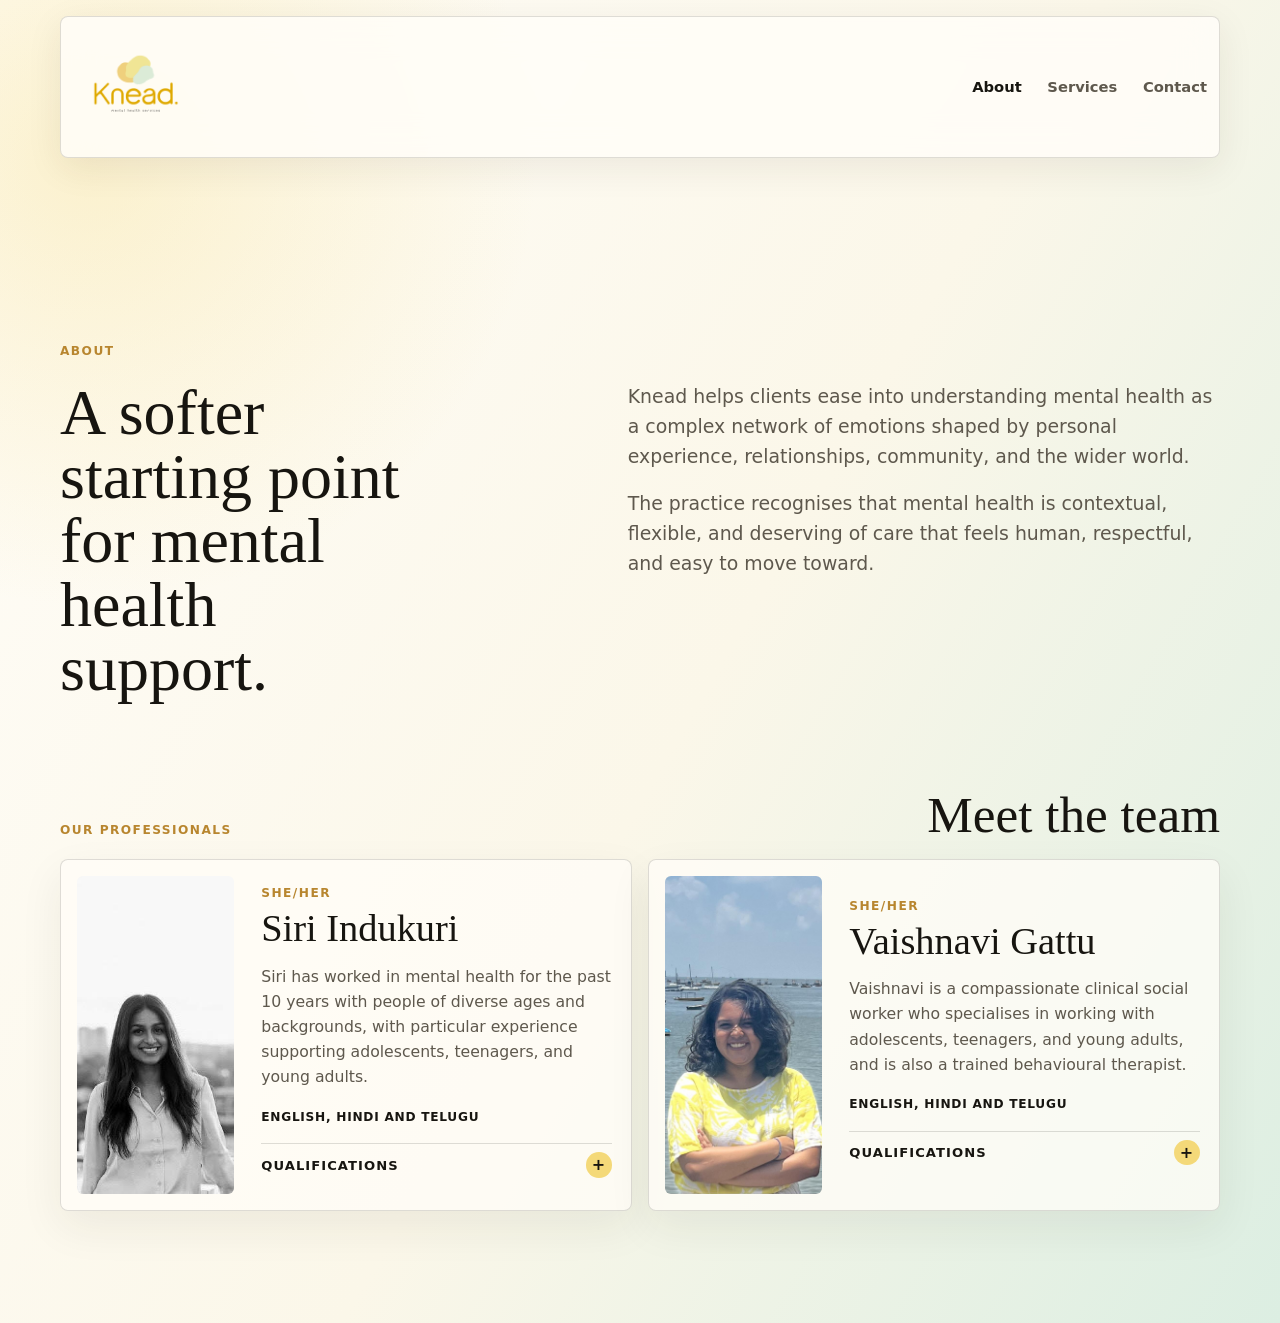
==== about.html @ f1cde6e1 "Multi-page" ====
<!doctype html>
<html lang="en">
  <head>
    <meta charset="utf-8">
    <meta name="viewport" content="width=device-width, initial-scale=1">
    <meta
      name="description"
      content="About Knead and the mental health professionals behind the practice."
    >
    <title>About | Knead</title>
    <link rel="stylesheet" href="styles.css">
  </head>
  <body>
    <a class="skip-link" href="#main">Skip to content</a>

    <header class="site-header" aria-label="Primary">
      <a class="brand" href="index.html" aria-label="Knead home">
        <img src="assets/logo/knead-logo-original.png" alt="Knead">
      </a>
      <nav class="nav-links" aria-label="Main navigation">
        <a href="about.html" aria-current="page">About</a>
        <a href="services.html">Services</a>
        <a href="contact.html">Contact</a>
      </nav>
    </header>

    <main id="main">
      <section class="section page-section about-section" id="about" aria-labelledby="about-title">
        <div class="section-kicker">About</div>
        <div class="section-grid">
          <div>
            <h2 id="about-title">A softer starting point for mental health support.</h2>
          </div>
          <div class="section-copy">
            <p>
              Knead helps clients ease into understanding mental health as a
              complex network of emotions shaped by personal experience,
              relationships, community, and the wider world.
            </p>
            <p>
              The practice recognises that mental health is contextual, flexible,
              and deserving of care that feels human, respectful, and easy to
              move toward.
            </p>
          </div>
        </div>

        <div class="professionals" aria-labelledby="professionals-title">
          <div class="subsection-heading">
            <p class="eyebrow">Our professionals</p>
            <h3 id="professionals-title">Meet the team</h3>
          </div>

          <div class="team-grid">
            <article class="team-card">
              <img
                src="assets/images/siri-indukuri.jpg"
                alt="Portrait of Siri Indukuri"
                width="322"
                height="484"
              >
              <div class="team-card-content">
                <p class="pronouns">She/Her</p>
                <h4>Siri Indukuri</h4>
                <p>
                  Siri has worked in mental health for the past 10 years with
                  people of diverse ages and backgrounds, with particular
                  experience supporting adolescents, teenagers, and young adults.
                </p>
                <p class="languages">English, Hindi and Telugu</p>
                <details class="qualification-details">
                  <summary>Qualifications</summary>
                  <ul>
                    <li>Bachelor of Arts (Psychology/ Criminology)</li>
                    <li>Bachelor of Psychology (Honors)</li>
                    <li>Masters in Counseling and Psychotherapy</li>
                  </ul>
                </details>
              </div>
            </article>

            <article class="team-card">
              <img
                src="assets/images/vaishnavi-gattu.jpg"
                alt="Portrait of Vaishnavi Gattu"
                width="1523"
                height="1311"
              >
              <div class="team-card-content">
                <p class="pronouns">She/Her</p>
                <h4>Vaishnavi Gattu</h4>
                <p>
                  Vaishnavi is a compassionate clinical social worker who
                  specialises in working with adolescents, teenagers, and young
                  adults, and is also a trained behavioural therapist.
                </p>
                <p class="languages">English, Hindi and Telugu</p>
                <details class="qualification-details">
                  <summary>Qualifications</summary>
                  <ul>
                    <li>Bachelor of Arts (Social Work, Economics and Public Administration)</li>
                    <li>Masters in Social Work: Clinical and Community Practice</li>
                  </ul>
                </details>
              </div>
            </article>
          </div>
        </div>
      </section>
    </main>
  </body>
</html>
---- styles.css ----
:root {
  --ink: #171510;
  --muted-ink: #5e584d;
  --white: #fffdf8;
  --paper: #f8f2df;
  --mint: #dceee2;
  --mint-deep: #a8c9b6;
  --gold: #b8862f;
  --gold-soft: #f4d979;
  --line: rgba(23, 21, 16, 0.14);
  --shadow: 0 22px 60px rgba(48, 40, 24, 0.12);
  --radius: 8px;
  --max: 1160px;
}

* {
  box-sizing: border-box;
}

html {
  scroll-behavior: smooth;
}

body {
  margin: 0;
  color: var(--ink);
  background:
    radial-gradient(circle at 7% 12%, rgba(244, 217, 121, 0.32), transparent 28rem),
    linear-gradient(120deg, var(--white) 0%, #fbf7e9 54%, var(--mint) 100%);
  font-family:
    Inter, ui-sans-serif, system-ui, -apple-system, BlinkMacSystemFont, "Segoe UI",
    sans-serif;
  line-height: 1.6;
  letter-spacing: 0;
}

img {
  display: block;
  max-width: 100%;
}

a {
  color: inherit;
}

.skip-link {
  position: fixed;
  top: 1rem;
  left: 1rem;
  z-index: 20;
  transform: translateY(-180%);
  background: var(--ink);
  color: var(--white);
  padding: 0.7rem 1rem;
  border-radius: var(--radius);
  text-decoration: none;
}

.skip-link:focus {
  transform: translateY(0);
  outline: 3px solid var(--gold-soft);
  outline-offset: 3px;
}

.site-header {
  position: sticky;
  top: 0;
  z-index: 10;
  width: min(calc(100% - 2rem), var(--max));
  min-height: 76px;
  margin: 1rem auto 0;
  padding: 0.7rem 0.75rem 0.7rem 1rem;
  display: grid;
  grid-template-columns: auto 1fr;
  align-items: center;
  gap: 1rem;
  background: rgba(255, 253, 248, 0.88);
  border: 1px solid var(--line);
  border-radius: var(--radius);
  box-shadow: 0 10px 36px rgba(48, 40, 24, 0.08);
  backdrop-filter: blur(18px);
}

.brand {
  width: 118px;
  min-width: 96px;
  display: inline-flex;
  align-items: center;
  text-decoration: none;
}

.brand img {
  width: 100%;
  height: auto;
}

.nav-links {
  display: flex;
  justify-content: flex-end;
  align-items: center;
  gap: clamp(0.65rem, 2vw, 1.8rem);
}

.nav-links a,
.button,
.icon-action {
  transition:
    background-color 180ms ease,
    border-color 180ms ease,
    color 180ms ease,
    transform 180ms ease;
}

.nav-links a {
  color: var(--muted-ink);
  font-size: 0.92rem;
  font-weight: 650;
  text-decoration: none;
}

.nav-links a:hover,
.nav-links a:focus-visible,
.nav-links a[aria-current="page"] {
  color: var(--ink);
}

.button-primary:hover,
.button-primary:focus-visible {
  background: var(--gold);
  color: var(--ink);
}

.nav-links a:focus-visible,
.button:focus-visible,
.icon-action:focus-visible {
  outline: 3px solid var(--gold-soft);
  outline-offset: 4px;
}

main {
  overflow: hidden;
}

.hero {
  width: min(calc(100% - 2rem), var(--max));
  min-height: calc(100svh - 6.8rem);
  margin: 0 auto;
  padding: clamp(1.8rem, 3.6vw, 3rem) 0 clamp(2rem, 4vw, 3.4rem);
}

.calm-hero {
  display: grid;
  gap: clamp(0.8rem, 2vw, 1.4rem);
  align-items: center;
}

.hero-intro {
  max-width: 900px;
  margin: 0 auto;
  text-align: center;
}

.eyebrow,
.section-kicker,
.pronouns,
.languages {
  margin: 0;
  color: var(--gold);
  font-size: 0.76rem;
  font-weight: 800;
  letter-spacing: 0.12em;
  text-transform: uppercase;
}

h1,
h2,
h3,
h4,
p {
  overflow-wrap: anywhere;
}

h1,
h2,
h3,
h4 {
  margin: 0;
  line-height: 1;
  font-family: Georgia, "Times New Roman", serif;
  font-weight: 500;
  letter-spacing: 0;
}

h1 {
  max-width: none;
  margin-top: 0;
  margin-inline: auto;
  font-size: clamp(1.45rem, 3vw, 2.4rem);
  line-height: 1.05;
  white-space: nowrap;
}

.hero-actions {
  display: flex;
  flex-wrap: wrap;
  justify-content: center;
  gap: 0.8rem;
}

.button {
  min-height: 48px;
  display: inline-flex;
  align-items: center;
  justify-content: center;
  border: 1px solid transparent;
  border-radius: var(--radius);
  padding: 0.82rem 1.12rem;
  font-weight: 800;
  text-decoration: none;
}

.button:hover {
  transform: translateY(-1px);
}

.button-primary {
  min-height: 58px;
  padding-inline: 1.55rem;
  color: var(--white);
  background: var(--ink);
  font-size: 1.04rem;
}

.button-secondary {
  color: var(--ink);
  background: rgba(255, 253, 248, 0.76);
  border-color: var(--line);
}

.button-secondary:hover,
.button-secondary:focus-visible {
  background: var(--gold-soft);
  border-color: rgba(184, 134, 47, 0.4);
}

.hero-composition {
  --orbit-right: clamp(180px, 35vw, 390px);
  --orbit-left: clamp(-390px, -35vw, -180px);
  --orbit-top: clamp(-220px, -18vw, -125px);
  --orbit-bottom: clamp(125px, 18vw, 220px);
  position: relative;
  display: grid;
  place-items: center;
  width: min(100%, 1060px);
  min-height: clamp(390px, 42vw, 540px);
  margin: 0 auto;
  padding:
    clamp(4.2rem, 6vw, 5.2rem)
    clamp(3rem, 7vw, 6.4rem)
    clamp(4rem, 6vw, 5.4rem);
  isolation: isolate;
}

.hero-composition::before {
  content: "";
  position: absolute;
  inset: 12% 6% 14%;
  z-index: -1;
  background:
    radial-gradient(circle at 35% 28%, rgba(244, 217, 121, 0.3), transparent 20rem),
    radial-gradient(circle at 67% 62%, rgba(168, 201, 182, 0.32), transparent 19rem),
    rgba(255, 253, 248, 0.42);
  filter: blur(10px);
  border-radius: 999px;
}

.hero-video-wrap {
  z-index: 4;
  width: min(100%, 620px);
}

.hero-video {
  display: block;
  width: 100%;
  aspect-ratio: 16 / 9;
  object-fit: cover;
  background:
    linear-gradient(145deg, rgba(255, 253, 248, 0.92), rgba(220, 238, 226, 0.76)),
    var(--paper);
  border: 1px solid rgba(255, 253, 248, 0.8);
  border-radius: 24px;
  box-shadow:
    0 12px 40px rgba(0, 0, 0, 0.08),
    0 4px 16px rgba(0, 0, 0, 0.04);
}

.reflection-card {
  --static-x: 0px;
  --static-y: var(--orbit-top);
  --card-rotate: 0deg;
  --orbit-duration: 86s;
  --orbit-delay: 0s;
  position: absolute;
  top: 50%;
  left: 50%;
  z-index: 2;
  margin: 0;
  aspect-ratio: var(--card-ratio);
  border-radius: 20px;
  overflow: hidden;
  background: rgba(255, 253, 248, 0.76);
  box-shadow:
    0 8px 24px rgba(0, 0, 0, 0.08),
    0 2px 8px rgba(0, 0, 0, 0.04);
  pointer-events: none;
  user-select: none;
  transform:
    translate(-50%, -50%)
    translate3d(var(--static-x), var(--static-y), 0)
    rotate(var(--card-rotate));
  transform-origin: center;
  animation: cardOrbit var(--orbit-duration) linear infinite;
  animation-delay: var(--orbit-delay);
  backface-visibility: hidden;
  will-change: transform;
}

.reflection-card img {
  width: 100%;
  height: 100%;
  object-fit: cover;
  border-radius: inherit;
}

.reflection-card-one {
  --card-ratio: 375 / 522;
  --static-x: 0px;
  --static-y: var(--orbit-top);
  --card-rotate: -2.6deg;
  --orbit-delay: 0s;
  z-index: 3;
  width: clamp(106px, 11.5vw, 158px);
}

.reflection-card-two {
  --card-ratio: 360 / 510;
  --static-x: var(--orbit-right);
  --static-y: -1rem;
  --card-rotate: 2.8deg;
  --orbit-delay: -17.2s;
  width: clamp(100px, 11vw, 150px);
}

.reflection-card-three {
  --card-ratio: 377 / 511;
  --static-x: 0px;
  --static-y: var(--orbit-bottom);
  --card-rotate: -2deg;
  --orbit-delay: -34.4s;
  width: clamp(102px, 11.2vw, 152px);
}

.reflection-card-four {
  --card-ratio: 400 / 431;
  --static-x: var(--orbit-left);
  --static-y: 0.4rem;
  --card-rotate: -1.8deg;
  --orbit-delay: -51.6s;
  z-index: 5;
  width: clamp(110px, 12.6vw, 170px);
}

.reflection-card-five {
  --card-ratio: 365 / 440;
  --static-x: var(--orbit-left);
  --static-y: var(--orbit-top);
  --card-rotate: 2.2deg;
  --orbit-delay: -68.8s;
  z-index: 5;
  width: clamp(108px, 12vw, 164px);
}

@keyframes cardOrbit {
  0% {
    transform:
      translate(-50%, -50%)
      translate3d(0, var(--orbit-top), 0)
      rotate(-2deg);
  }
  25% {
    transform:
      translate(-50%, -50%)
      translate3d(var(--orbit-right), 0, 0)
      rotate(2deg);
  }
  50% {
    transform:
      translate(-50%, -50%)
      translate3d(0, var(--orbit-bottom), 0)
      rotate(1deg);
  }
  75% {
    transform:
      translate(-50%, -50%)
      translate3d(var(--orbit-left), 0, 0)
      rotate(-2.5deg);
  }
  100% {
    transform:
      translate(-50%, -50%)
      translate3d(0, var(--orbit-top), 0)
      rotate(-2deg);
  }
}

.section {
  width: min(calc(100% - 2rem), var(--max));
  margin: 0 auto;
  padding: clamp(4rem, 9vw, 7rem) 0;
  border-top: 1px solid var(--line);
}

.page-section {
  margin-top: clamp(2.5rem, 6vw, 4.5rem);
  border-top: 0;
}

.section-grid {
  display: grid;
  grid-template-columns: minmax(0, 0.9fr) minmax(280px, 1.1fr);
  gap: clamp(2rem, 7vw, 5.2rem);
  align-items: start;
}

.section-kicker {
  margin-bottom: 1.2rem;
}

.section h2 {
  max-width: 11ch;
  font-size: clamp(2.5rem, 5vw, 5.3rem);
}

.section-copy {
  color: var(--muted-ink);
  font-size: clamp(1rem, 1.8vw, 1.18rem);
}

.section-copy p {
  max-width: 54ch;
  margin: 0;
}

.section-copy p + p {
  margin-top: 1rem;
}

.professionals {
  margin-top: clamp(3rem, 7vw, 5.5rem);
}

.subsection-heading {
  display: flex;
  justify-content: space-between;
  align-items: end;
  gap: 1rem;
  margin-bottom: 1.2rem;
}

.subsection-heading h3 {
  font-size: clamp(1.9rem, 4vw, 3.4rem);
}

.team-grid {
  display: grid;
  grid-template-columns: repeat(2, minmax(0, 1fr));
  gap: 1rem;
}

.team-card {
  min-width: 0;
  display: grid;
  grid-template-columns: minmax(150px, 0.44fr) 1fr;
  gap: clamp(1rem, 3vw, 1.5rem);
  align-items: stretch;
  min-height: 320px;
  padding: 1rem;
  background: rgba(255, 253, 248, 0.76);
  border: 1px solid var(--line);
  border-radius: var(--radius);
  box-shadow: 0 16px 44px rgba(48, 40, 24, 0.07);
}

.team-card img {
  width: 100%;
  height: 100%;
  min-height: 280px;
  object-fit: cover;
  border-radius: calc(var(--radius) - 2px);
  background: var(--mint);
}

.team-card-content {
  min-width: 0;
  align-self: center;
  padding: 0.5rem 0.2rem;
}

.team-card h4 {
  margin-top: 0.35rem;
  font-size: clamp(1.7rem, 3vw, 2.45rem);
}

.team-card p:not(.pronouns):not(.languages) {
  margin: 1rem 0 0;
  color: var(--muted-ink);
  font-size: 0.98rem;
}

.languages {
  margin-top: 1.15rem;
  color: var(--ink);
  letter-spacing: 0.06em;
}

.qualification-details {
  margin-top: 1rem;
  border-top: 1px solid var(--line);
}

.qualification-details summary {
  min-height: 42px;
  display: flex;
  align-items: center;
  justify-content: space-between;
  gap: 1rem;
  color: var(--ink);
  cursor: pointer;
  font-size: 0.82rem;
  font-weight: 850;
  letter-spacing: 0.08em;
  list-style: none;
  text-transform: uppercase;
}

.qualification-details summary::-webkit-details-marker {
  display: none;
}

.qualification-details summary::after {
  content: "+";
  width: 1.6rem;
  height: 1.6rem;
  flex: 0 0 auto;
  display: inline-flex;
  align-items: center;
  justify-content: center;
  color: var(--ink);
  background: var(--gold-soft);
  border-radius: 50%;
  font-size: 1rem;
  line-height: 1;
}

.qualification-details[open] summary::after {
  content: "-";
}

.qualification-details summary:focus-visible {
  outline: 3px solid var(--gold-soft);
  outline-offset: 4px;
}

.qualification-details ul {
  margin: 0;
  padding: 0 0 0.9rem 1.1rem;
  color: var(--muted-ink);
  font-size: 0.9rem;
  line-height: 1.45;
}

.qualification-details li + li {
  margin-top: 0.35rem;
}

.services-section {
  padding-bottom: clamp(4rem, 8vw, 6rem);
}

.service-list {
  margin-top: clamp(2.4rem, 6vw, 4.5rem);
  display: grid;
  border-top: 1px solid var(--line);
}

.service-item {
  display: grid;
  grid-template-columns: 4.5rem 1fr;
  gap: 1rem;
  align-items: center;
  min-height: 108px;
  padding: 1.5rem 0;
  border-bottom: 1px solid var(--line);
}

.service-item span {
  color: var(--gold);
  font-weight: 850;
}

.service-item h3 {
  font-size: clamp(1.8rem, 4vw, 4rem);
  line-height: 1.08;
}

.contact-section {
  width: min(calc(100% - 2rem), var(--max));
  margin: 0 auto 1rem;
  padding: clamp(2rem, 6vw, 4.5rem);
  display: grid;
  grid-template-columns: minmax(0, 0.92fr) minmax(280px, 1.08fr);
  gap: clamp(2rem, 6vw, 5rem);
  align-items: center;
  color: var(--white);
  background: var(--ink);
  border-radius: var(--radius);
}

.contact-copy h2 {
  margin-top: 0.7rem;
  color: var(--white);
  font-size: clamp(2.8rem, 7vw, 6rem);
}

.contact-copy p:not(.eyebrow) {
  max-width: 34rem;
  margin: 1rem 0 0;
  color: rgba(255, 253, 248, 0.78);
  font-size: 1.08rem;
}

.contact-actions {
  display: flex;
  flex-wrap: wrap;
  gap: 0.8rem;
  align-items: center;
}

.icon-action {
  width: 4.4rem;
  height: 4.4rem;
  display: inline-flex;
  align-items: center;
  justify-content: center;
  color: var(--white);
  background: rgba(255, 253, 248, 0.08);
  border: 1px solid rgba(255, 253, 248, 0.2);
  border-radius: var(--radius);
  text-decoration: none;
}

.icon-action svg {
  width: 1.7rem;
  height: 1.7rem;
  fill: none;
  stroke: currentColor;
  stroke-width: 1.8;
  stroke-linecap: round;
  stroke-linejoin: round;
}

.icon-action:hover,
.icon-action:focus-visible {
  background: rgba(244, 217, 121, 0.16);
  border-color: var(--gold-soft);
  transform: translateY(-1px);
}

.primary-contact {
  background: var(--mint);
  border-color: transparent;
  color: var(--ink);
}

.icon-action.is-disabled {
  cursor: not-allowed;
  opacity: 0.58;
  transform: none;
}

.icon-action.is-disabled:hover {
  background: rgba(255, 253, 248, 0.08);
  border-color: rgba(255, 253, 248, 0.2);
  transform: none;
}

.page-contact {
  margin-top: clamp(2.5rem, 6vw, 4.5rem);
}

@media (max-width: 920px) {
  .site-header {
    grid-template-columns: auto auto;
    gap: 0.7rem 1rem;
  }

  .nav-links {
    grid-column: 1 / -1;
    grid-row: 2;
    justify-content: flex-start;
    padding-top: 0.5rem;
    border-top: 1px solid var(--line);
  }

  .hero {
    min-height: auto;
    align-items: start;
  }

  h1 {
    max-width: none;
  }

  .hero-composition {
    --orbit-right: clamp(205px, 33vw, 300px);
    --orbit-left: clamp(-300px, -33vw, -205px);
    --orbit-top: clamp(-170px, -20vw, -135px);
    --orbit-bottom: clamp(135px, 20vw, 170px);
    width: min(100%, 760px);
    min-height: clamp(360px, 56vw, 460px);
    padding:
      clamp(3.8rem, 8vw, 4.8rem)
      clamp(2.2rem, 6vw, 4.2rem)
      clamp(3.4rem, 7vw, 4.4rem);
  }

  .hero-video-wrap {
    width: min(100%, 520px);
  }

  .reflection-card {
    border-radius: 18px;
  }

  .reflection-card-one {
    width: clamp(94px, 15vw, 124px);
  }

  .reflection-card-two {
    width: clamp(90px, 14vw, 116px);
  }

  .reflection-card-three {
    width: clamp(90px, 14vw, 118px);
  }

  .reflection-card-four {
    width: clamp(98px, 15vw, 130px);
  }

  .reflection-card-five {
    width: clamp(96px, 14vw, 126px);
  }

  .section-grid,
  .contact-section {
    grid-template-columns: 1fr;
  }

  .section h2 {
    max-width: 13ch;
  }

  .team-grid {
    grid-template-columns: 1fr;
  }
}

@media (max-width: 620px) {
  .site-header,
  .hero,
  .section,
  .contact-section {
    width: min(calc(100% - 1rem), var(--max));
  }

  .site-header {
    margin-top: 0.5rem;
    padding: 0.65rem;
  }

  .brand {
    width: 98px;
  }

  .nav-links {
    justify-content: space-between;
    gap: 0.4rem;
  }

  .nav-links a {
    padding: 0.22rem 0;
    font-size: 0.86rem;
  }

  .hero {
    padding-top: 2.4rem;
  }

  h1 {
    font-size: clamp(1.3rem, 5.8vw, 1.9rem);
  }

  .hero-actions {
    display: grid;
    width: min(100%, 360px);
  }

  .button {
    width: 100%;
  }

  .hero-composition {
    --orbit-right: clamp(118px, 39vw, 148px);
    --orbit-left: clamp(-148px, -39vw, -118px);
    --orbit-top: clamp(-132px, -34vw, -96px);
    --orbit-bottom: clamp(96px, 34vw, 132px);
    min-height: clamp(310px, 94vw, 390px);
    padding: 3.1rem 0 3.9rem;
  }

  .hero-composition::before {
    inset: 8% -10% 14%;
  }

  .hero-video-wrap {
    width: min(100%, 360px);
  }

  .reflection-card {
    border-radius: 16px;
  }

  .reflection-card-one {
    width: min(26vw, 92px);
  }

  .reflection-card-two {
    width: min(24vw, 84px);
  }

  .reflection-card-three {
    width: min(24vw, 86px);
  }

  .reflection-card-four {
    width: min(26vw, 96px);
  }

  .reflection-card-five {
    width: min(25vw, 92px);
  }

  .subsection-heading {
    display: grid;
    align-items: start;
  }

  .team-card {
    grid-template-columns: 1fr;
    min-height: 0;
  }

  .team-card img {
    height: auto;
    aspect-ratio: 4 / 3;
    min-height: 0;
  }

  .service-item {
    grid-template-columns: 2.6rem 1fr;
    min-height: 86px;
  }

  .service-item h3 {
    font-size: clamp(1.55rem, 10vw, 2.8rem);
  }

  .contact-section {
    padding: 1.4rem;
  }
}

@media (prefers-reduced-motion: reduce) {
  *,
  *::before,
  *::after {
    scroll-behavior: auto !important;
    transition-duration: 0.01ms !important;
    animation-duration: 0.01ms !important;
    animation-iteration-count: 1 !important;
  }

  .reflection-card {
    animation: none !important;
    will-change: auto;
  }
}
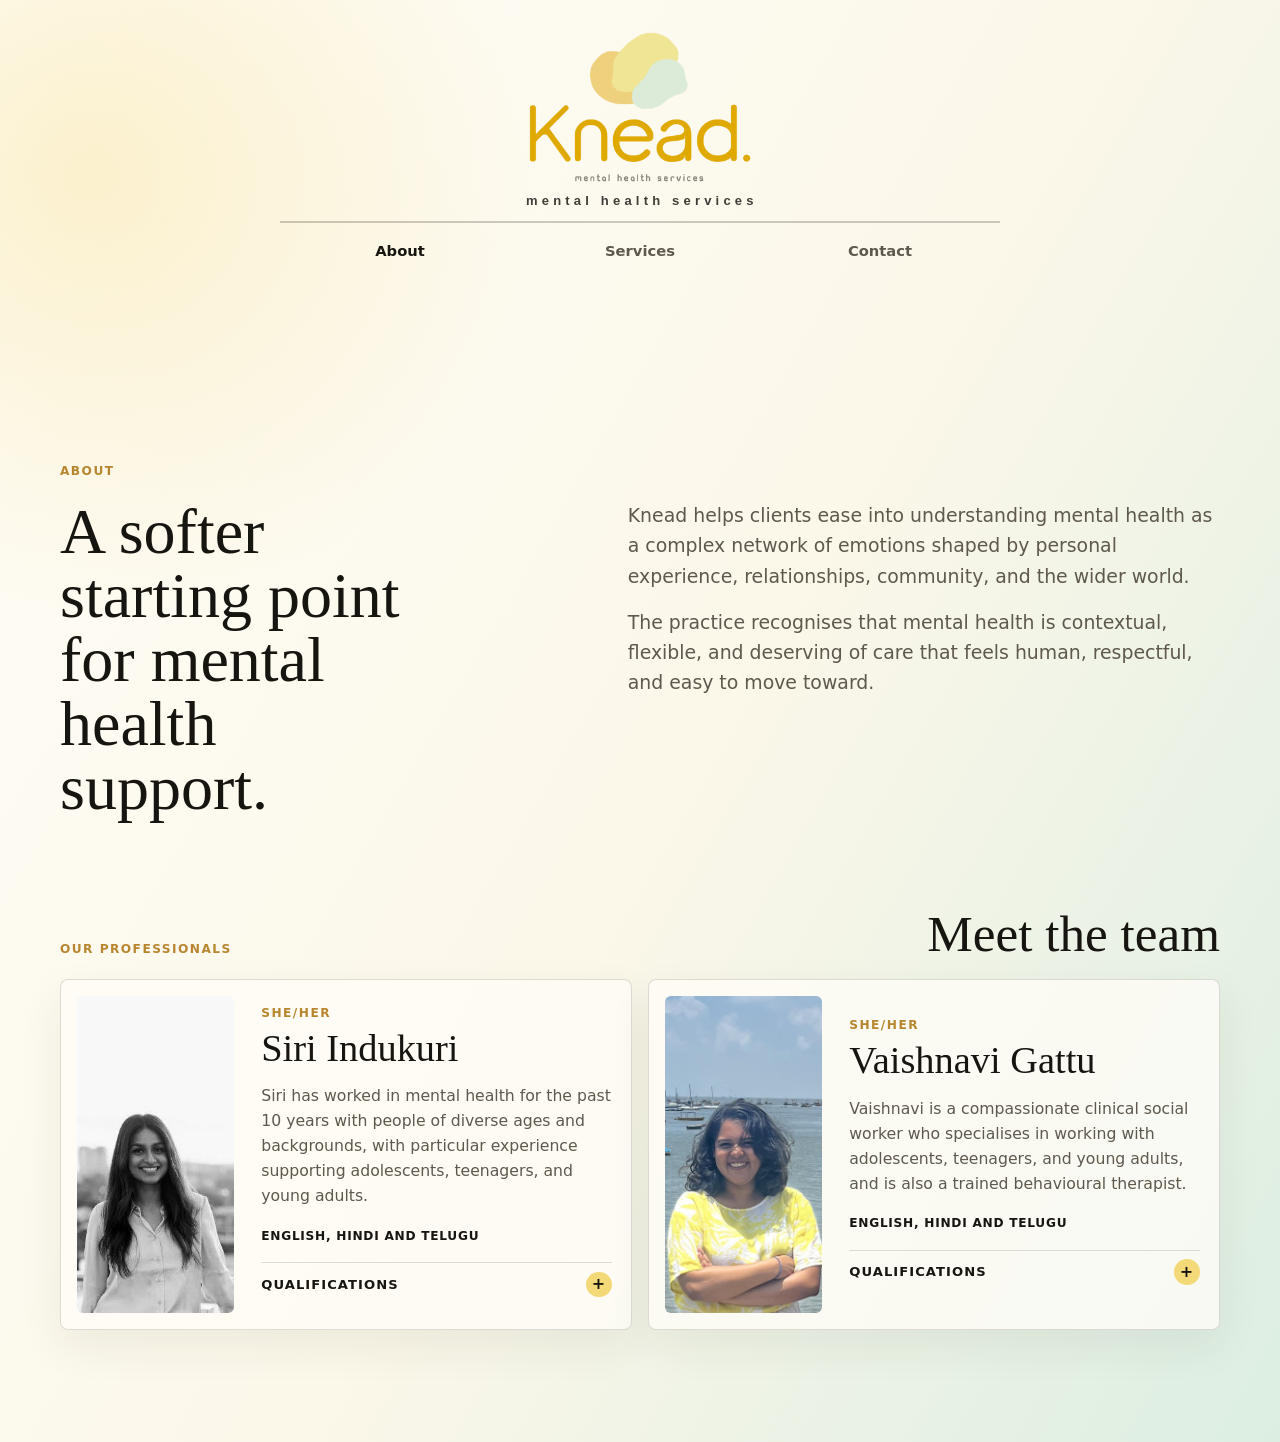
==== commit f3af1e61: "Logo change" ====
--- a/about.html
+++ b/about.html
@@ -15,7 +15,10 @@
 
     <header class="site-header" aria-label="Primary">
       <a class="brand" href="index.html" aria-label="Knead home">
-        <img src="assets/logo/knead-logo-original.png" alt="Knead">
+        <img src="assets/logo/knead-logo-header.png" alt="Knead">
+        <svg class="brand-tagline" viewBox="0 0 228 18" aria-hidden="true" focusable="false">
+          <text x="0" y="14" textLength="228" lengthAdjust="spacing">mental health services</text>
+        </svg>
       </a>
       <nav class="nav-links" aria-label="Main navigation">
         <a href="about.html" aria-current="page">About</a>
--- a/styles.css
+++ b/styles.css
@@ -63,29 +63,31 @@
 }
 
 .site-header {
-  position: sticky;
-  top: 0;
-  z-index: 10;
+  position: static;
   width: min(calc(100% - 2rem), var(--max));
-  min-height: 76px;
+  min-height: 116px;
   margin: 1rem auto 0;
-  padding: 0.7rem 0.75rem 0.7rem 1rem;
+  padding: 0.8rem clamp(0.85rem, 2vw, 1.5rem) 0.7rem;
   display: grid;
-  grid-template-columns: auto 1fr;
-  align-items: center;
-  gap: 1rem;
-  background: rgba(255, 253, 248, 0.88);
-  border: 1px solid var(--line);
-  border-radius: var(--radius);
-  box-shadow: 0 10px 36px rgba(48, 40, 24, 0.08);
-  backdrop-filter: blur(18px);
+  grid-template-columns: 1fr;
+  justify-items: center;
+  align-items: center;
+  gap: 0.75rem;
+  background: transparent;
+  border: 0;
+  border-radius: 0;
+  box-shadow: none;
+  backdrop-filter: none;
 }
 
 .brand {
-  width: 118px;
+  width: 228px;
   min-width: 96px;
   display: inline-flex;
-  align-items: center;
+  flex-direction: column;
+  align-items: center;
+  justify-self: center;
+  gap: 0.35rem;
   text-decoration: none;
 }
 
@@ -94,11 +96,30 @@
   height: auto;
 }
 
+.brand-tagline {
+  width: 100%;
+  height: auto;
+  display: block;
+  overflow: visible;
+}
+
+.brand-tagline text {
+  fill: #3f3d38;
+  font-family: "Arial Rounded MT Bold", "Arial Rounded MT", Arial, sans-serif;
+  font-size: 13px;
+  font-weight: 700;
+  letter-spacing: 0.04em;
+  text-transform: lowercase;
+}
+
 .nav-links {
-  display: flex;
-  justify-content: flex-end;
-  align-items: center;
-  gap: clamp(0.65rem, 2vw, 1.8rem);
+  width: min(100%, 720px);
+  display: grid;
+  grid-template-columns: repeat(3, minmax(0, 1fr));
+  align-items: center;
+  gap: 0;
+  padding-top: 0.82rem;
+  border-top: 2px solid rgba(23, 21, 16, 0.22);
 }
 
 .nav-links a,
@@ -115,6 +136,8 @@
   color: var(--muted-ink);
   font-size: 0.92rem;
   font-weight: 650;
+  padding: 0.22rem 0.5rem;
+  text-align: center;
   text-decoration: none;
 }
 
@@ -700,16 +723,11 @@
 
 @media (max-width: 920px) {
   .site-header {
-    grid-template-columns: auto auto;
-    gap: 0.7rem 1rem;
+    gap: 0.7rem;
   }
 
   .nav-links {
-    grid-column: 1 / -1;
-    grid-row: 2;
-    justify-content: flex-start;
-    padding-top: 0.5rem;
-    border-top: 1px solid var(--line);
+    width: 100%;
   }
 
   .hero {
@@ -786,20 +804,19 @@
 
   .site-header {
     margin-top: 0.5rem;
-    padding: 0.65rem;
+    padding: 0.7rem 0.65rem 0.65rem;
   }
 
   .brand {
-    width: 98px;
+    width: 180px;
   }
 
   .nav-links {
-    justify-content: space-between;
-    gap: 0.4rem;
+    padding-top: 0.68rem;
   }
 
   .nav-links a {
-    padding: 0.22rem 0;
+    padding: 0.18rem 0.3rem;
     font-size: 0.86rem;
   }
 
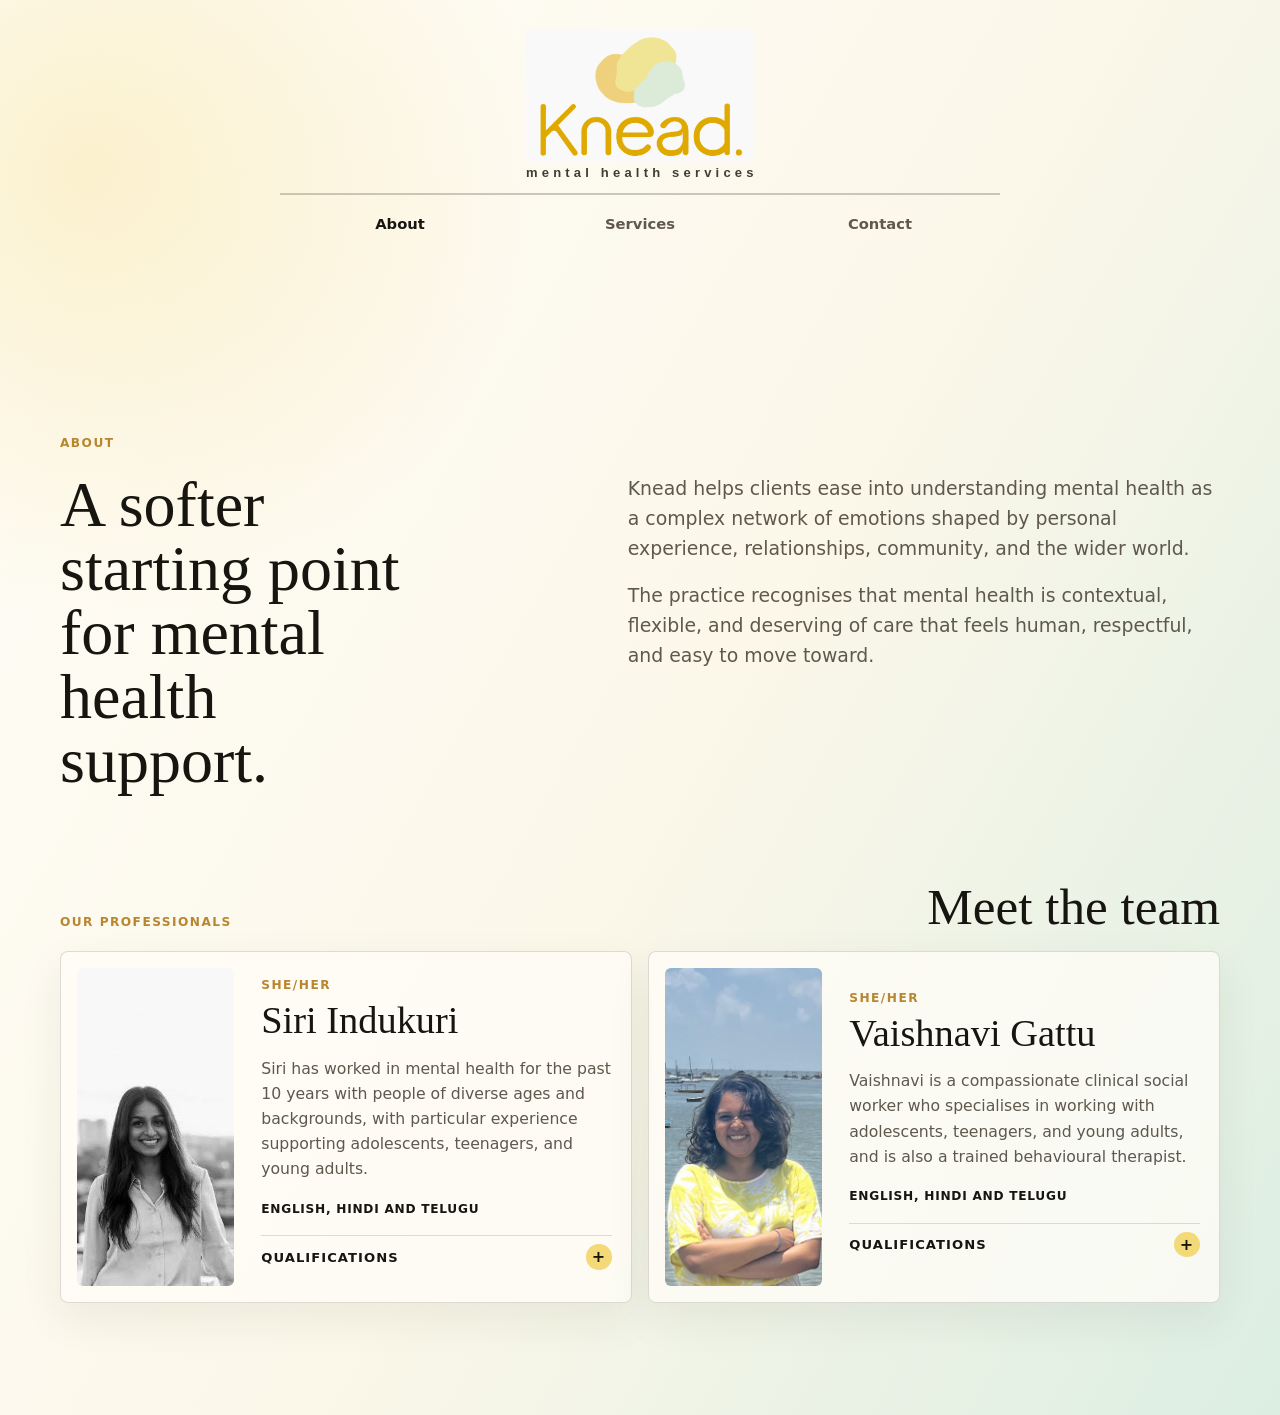
==== commit c209393a: "Logo change" ====
--- a/about.html
+++ b/about.html
@@ -15,7 +15,7 @@
 
     <header class="site-header" aria-label="Primary">
       <a class="brand" href="index.html" aria-label="Knead home">
-        <img src="assets/logo/knead-logo-header.png" alt="Knead">
+        <img src="assets/logo/knead-logo-exact.png" alt="Knead">
         <svg class="brand-tagline" viewBox="0 0 228 18" aria-hidden="true" focusable="false">
           <text x="0" y="14" textLength="228" lengthAdjust="spacing">mental health services</text>
         </svg>
--- a/styles.css
+++ b/styles.css
@@ -87,7 +87,7 @@
   flex-direction: column;
   align-items: center;
   justify-self: center;
-  gap: 0.35rem;
+  gap: 0.16rem;
   text-decoration: none;
 }
 
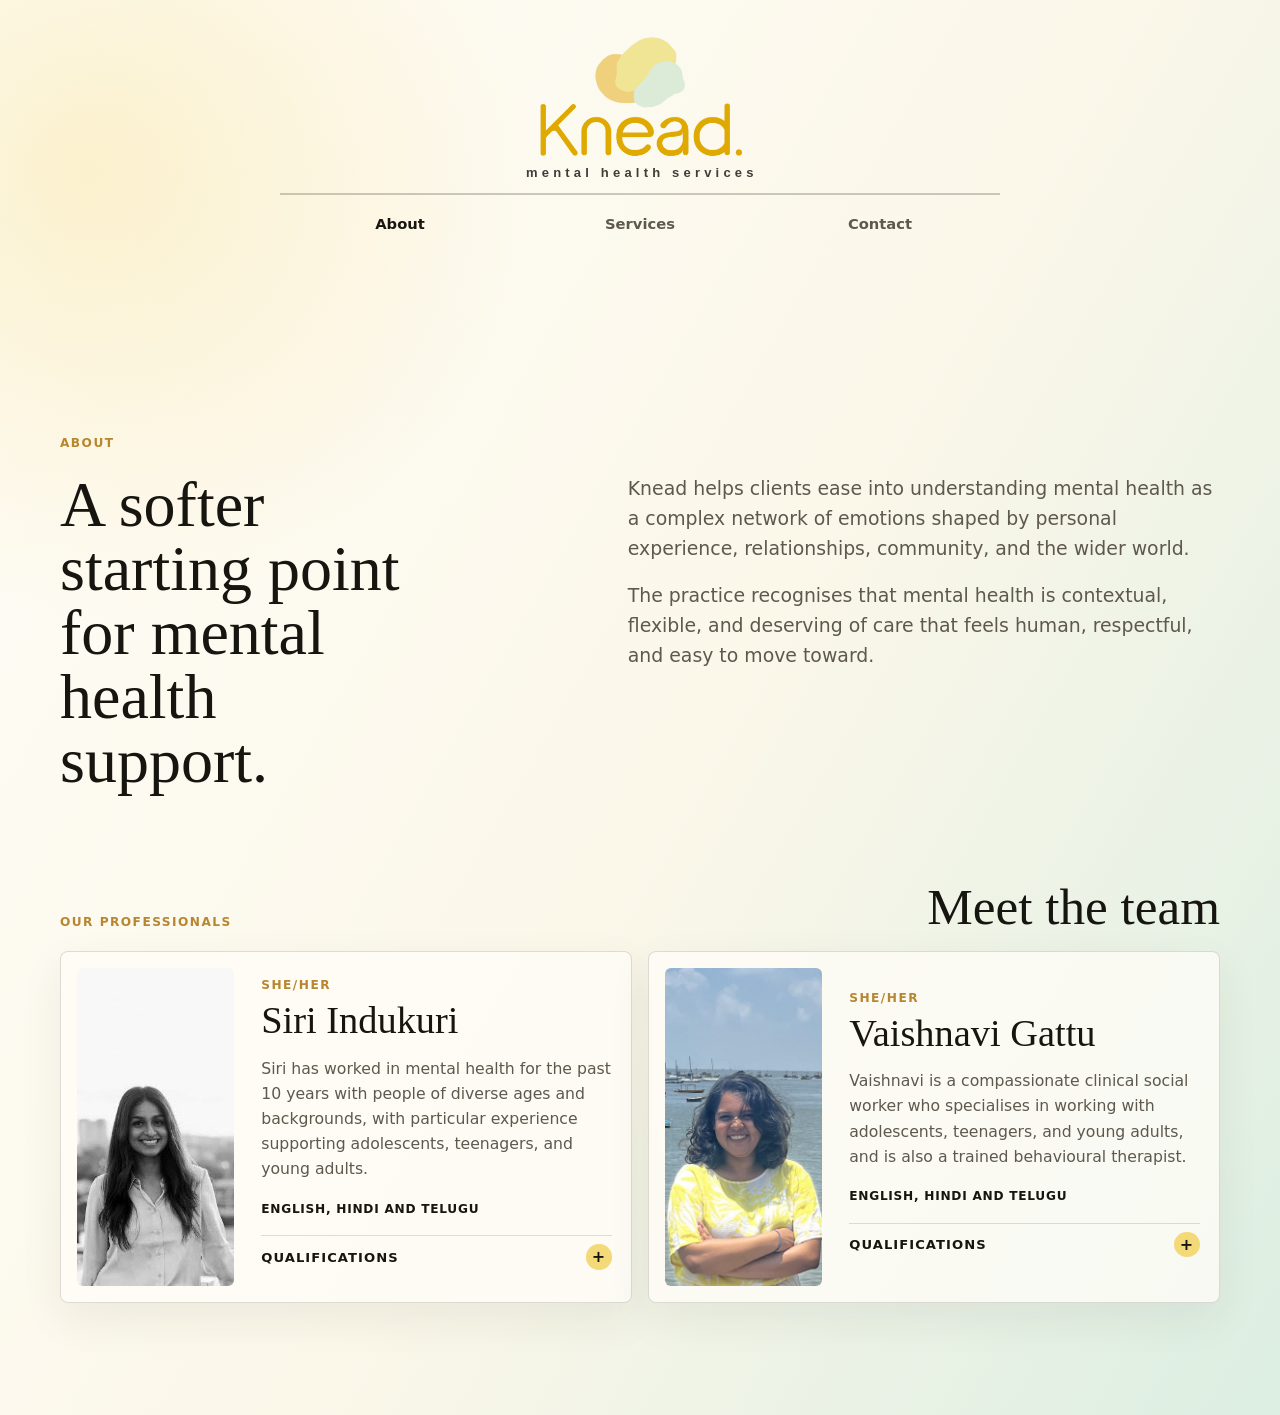
==== commit 852cd80d: "Logo change" ====
--- a/about.html
+++ b/about.html
@@ -15,7 +15,7 @@
 
     <header class="site-header" aria-label="Primary">
       <a class="brand" href="index.html" aria-label="Knead home">
-        <img src="assets/logo/knead-logo-exact.png" alt="Knead">
+        <img src="assets/logo/knead-logo-transparent.png" alt="Knead">
         <svg class="brand-tagline" viewBox="0 0 228 18" aria-hidden="true" focusable="false">
           <text x="0" y="14" textLength="228" lengthAdjust="spacing">mental health services</text>
         </svg>
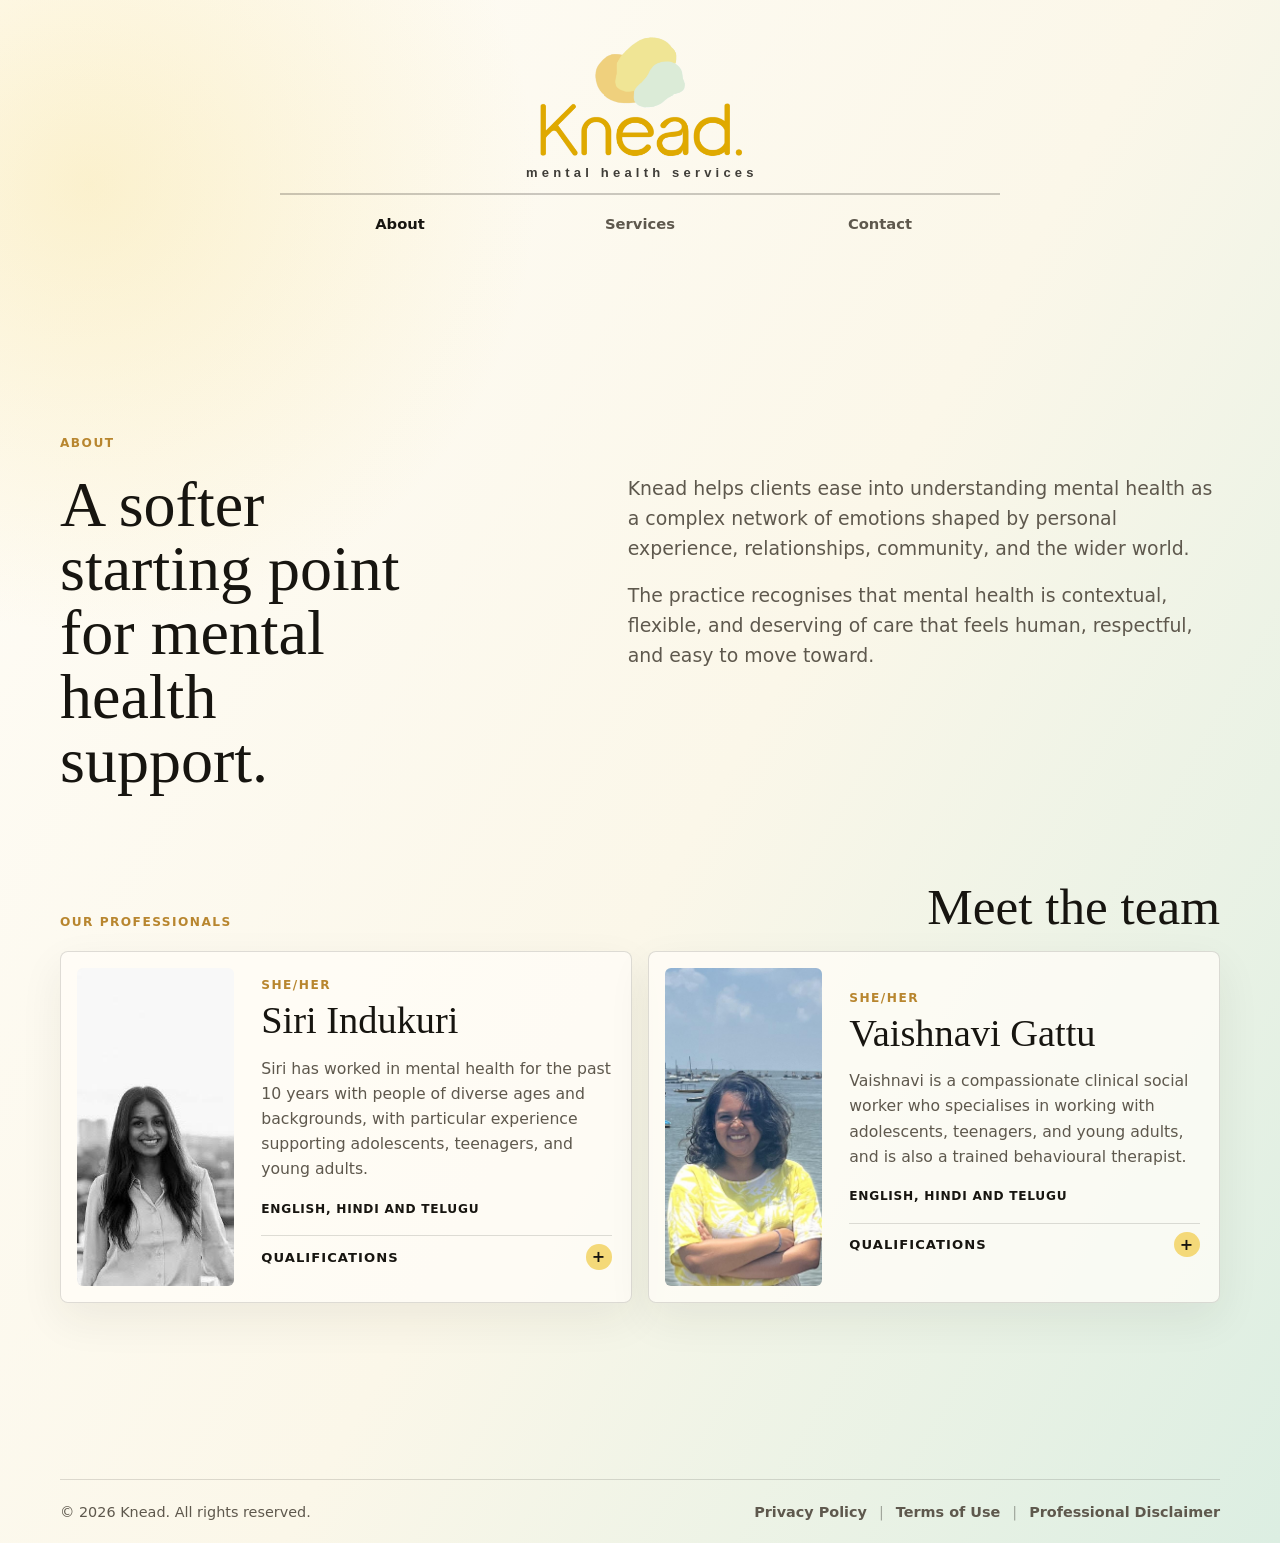
==== commit 1d50cdbe: "Privacy policy" ====
--- a/about.html
+++ b/about.html
@@ -111,5 +111,13 @@
         </div>
       </section>
     </main>
+    <footer class="site-footer" aria-label="Site footer">
+      <p>© 2026 Knead. All rights reserved.</p>
+      <nav class="footer-links" aria-label="Legal">
+        <a href="privacy-policy.html">Privacy Policy</a>
+        <a href="terms-of-use.html">Terms of Use</a>
+        <a href="disclaimer.html">Professional Disclaimer</a>
+      </nav>
+    </footer>
   </body>
 </html>
--- a/styles.css
+++ b/styles.css
@@ -721,6 +721,106 @@
   margin-top: clamp(2.5rem, 6vw, 4.5rem);
 }
 
+.legal-section {
+  min-height: 46svh;
+}
+
+.legal-copy {
+  max-width: 760px;
+  color: var(--muted-ink);
+  font-size: clamp(1rem, 1.6vw, 1.12rem);
+}
+
+.legal-copy h1 {
+  max-width: 12ch;
+  color: var(--ink);
+  font-size: clamp(2.6rem, 6vw, 5.2rem);
+  line-height: 0.98;
+  white-space: normal;
+}
+
+.legal-copy p {
+  max-width: 66ch;
+  margin: 1.25rem 0 0;
+}
+
+.legal-group {
+  margin-top: clamp(1.6rem, 4vw, 2.5rem);
+  padding-top: clamp(1.1rem, 3vw, 1.5rem);
+  border-top: 1px solid var(--line);
+}
+
+.legal-copy h2 {
+  max-width: none;
+  color: var(--ink);
+  font-size: clamp(1.35rem, 3vw, 2rem);
+  line-height: 1.12;
+}
+
+.legal-group p {
+  margin-top: 0.65rem;
+}
+
+.site-footer {
+  width: min(calc(100% - 2rem), var(--max));
+  margin: clamp(2rem, 5vw, 4rem) auto 1rem;
+  padding: 1.15rem 0 0;
+  display: flex;
+  flex-wrap: wrap;
+  justify-content: space-between;
+  align-items: center;
+  gap: 0.8rem 1.5rem;
+  color: var(--muted-ink);
+  border-top: 1px solid var(--line);
+  font-size: 0.9rem;
+}
+
+.site-footer p {
+  margin: 0;
+}
+
+.footer-links {
+  display: flex;
+  flex-wrap: wrap;
+  justify-content: flex-end;
+  gap: 0.3rem 0;
+}
+
+.footer-links a {
+  color: var(--muted-ink);
+  cursor: pointer;
+  padding: 0.18rem 0;
+  border-radius: calc(var(--radius) - 2px);
+  font-weight: 650;
+  text-decoration: underline;
+  text-decoration-color: transparent;
+  text-decoration-thickness: 1px;
+  text-underline-offset: 0.22em;
+  transition:
+    color 180ms ease,
+    text-decoration-color 180ms ease;
+}
+
+.footer-links a + a::before {
+  content: "|";
+  margin: 0 0.75rem;
+  color: rgba(23, 21, 16, 0.34);
+  font-weight: 400;
+  text-decoration: none;
+}
+
+.footer-links a:hover,
+.footer-links a:focus-visible,
+.footer-links a[aria-current="page"] {
+  color: var(--ink);
+  text-decoration-color: var(--gold);
+}
+
+.footer-links a:focus-visible {
+  outline: 3px solid var(--gold-soft);
+  outline-offset: 4px;
+}
+
 @media (max-width: 920px) {
   .site-header {
     gap: 0.7rem;
@@ -789,6 +889,10 @@
     max-width: 13ch;
   }
 
+  .legal-copy h2 {
+    max-width: none;
+  }
+
   .team-grid {
     grid-template-columns: 1fr;
   }
@@ -798,7 +902,8 @@
   .site-header,
   .hero,
   .section,
-  .contact-section {
+  .contact-section,
+  .site-footer {
     width: min(calc(100% - 1rem), var(--max));
   }
 
@@ -905,6 +1010,28 @@
 
   .contact-section {
     padding: 1.4rem;
+  }
+
+  .legal-copy h1 {
+    max-width: 13ch;
+    font-size: clamp(2.2rem, 13vw, 3.25rem);
+  }
+
+  .site-footer {
+    display: grid;
+    justify-items: start;
+    margin-bottom: 0.5rem;
+  }
+
+  .footer-links {
+    display: grid;
+    justify-content: start;
+    gap: 0.25rem;
+  }
+
+  .footer-links a + a::before {
+    content: "";
+    margin: 0;
   }
 }
 
